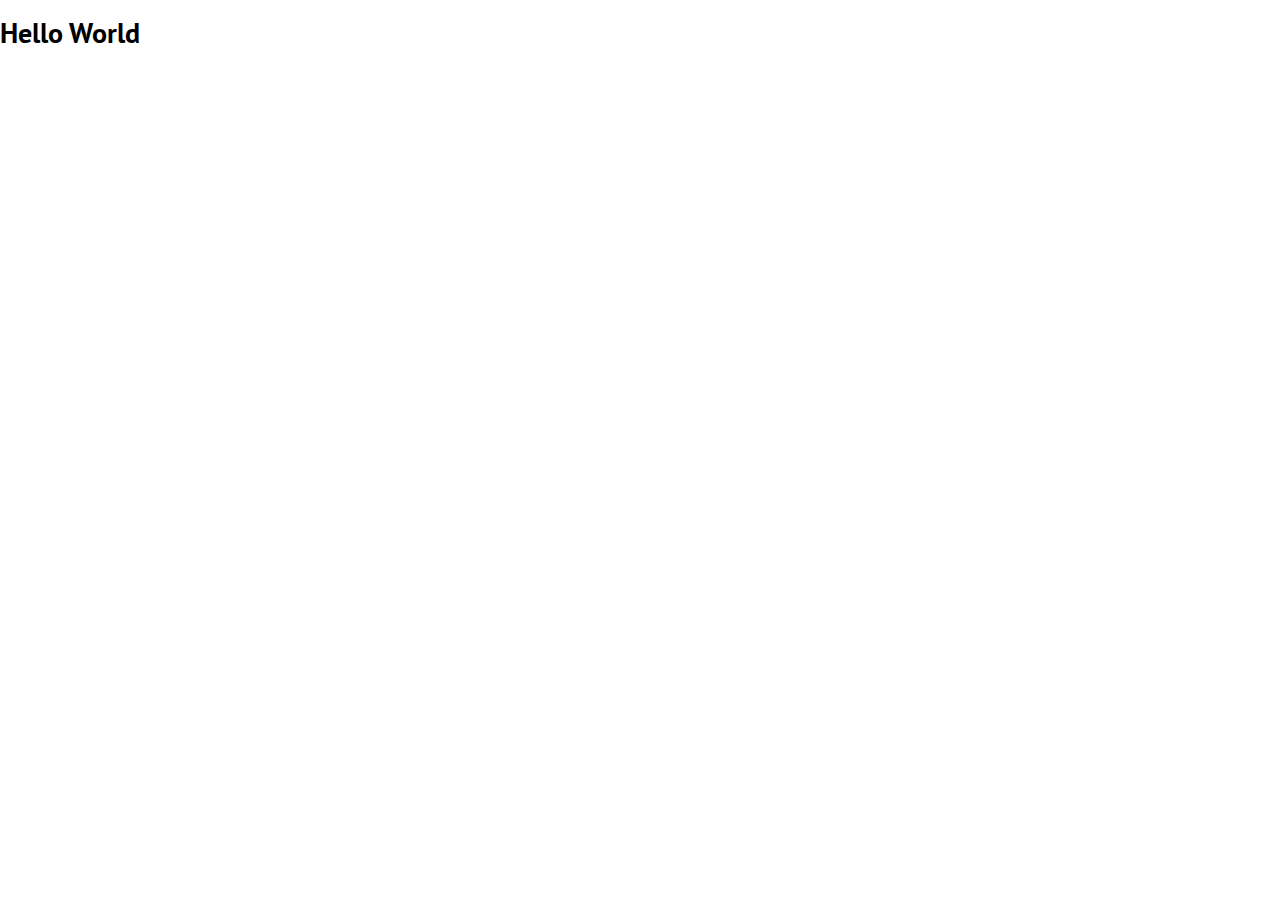
==== index.html @ 09790871 "first commit" ====
<!DOCTYPE html>
<html lang="en">
<head>
  <meta charset="UTF-8">
  <meta name="viewport" content="width=device-width, initial-scale=1.0">
  <meta http-equiv="X-UA-Compatible" content="ie=edge">
  <link href="https://fonts.googleapis.com/css?family=PT+Sans:400,700&display=swap" rel="stylesheet">
  <link rel="stylesheet" href="css/style.css">
  <title>MailGenius</title>
</head>
<body>
  <h1>Hello World</h1>
</body>
</html>
---- css/style.css ----
body {
  font: 400 14px/1 'PT Sans', sans-serif;
  margin: 0;
}
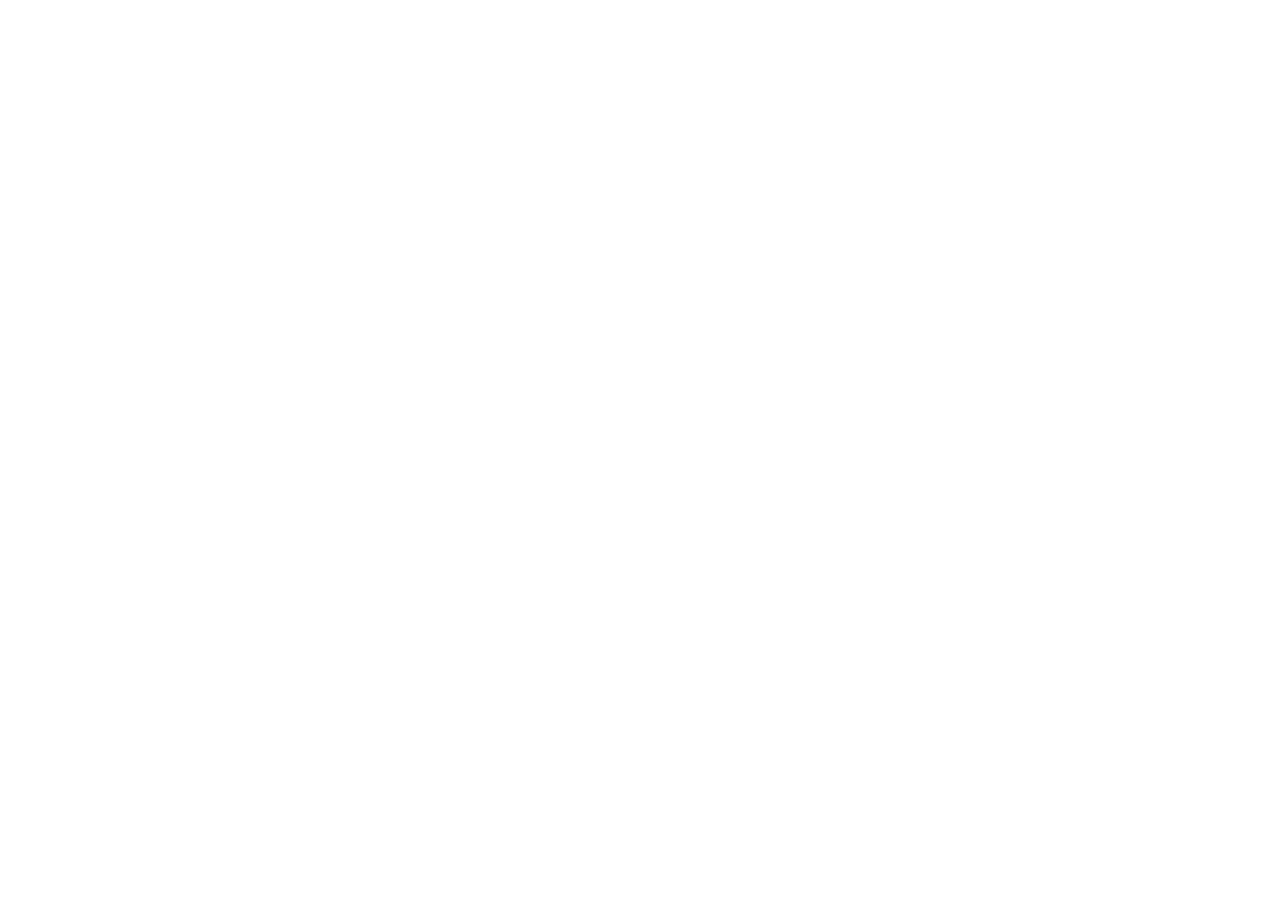
==== commit c11e6d65: "reset style" ====
--- a/index.html
+++ b/index.html
@@ -9,6 +9,12 @@
   <title>MailGenius</title>
 </head>
 <body>
-  <h1>Hello World</h1>
+
+<header class="header">
+  <div class="container">
+    
+  </div>
+</header>
+
 </body>
 </html>--- a/css/style.css
+++ b/css/style.css
@@ -1,4 +1,12 @@
+*{
+  box-sizing: border-box;
+}
 body {
   font: 400 14px/1 'PT Sans', sans-serif;
   margin: 0;
+}
+.container{
+  max-width: 1114px;
+  padding: 0 15px;
+  margin: 0 auto;
 }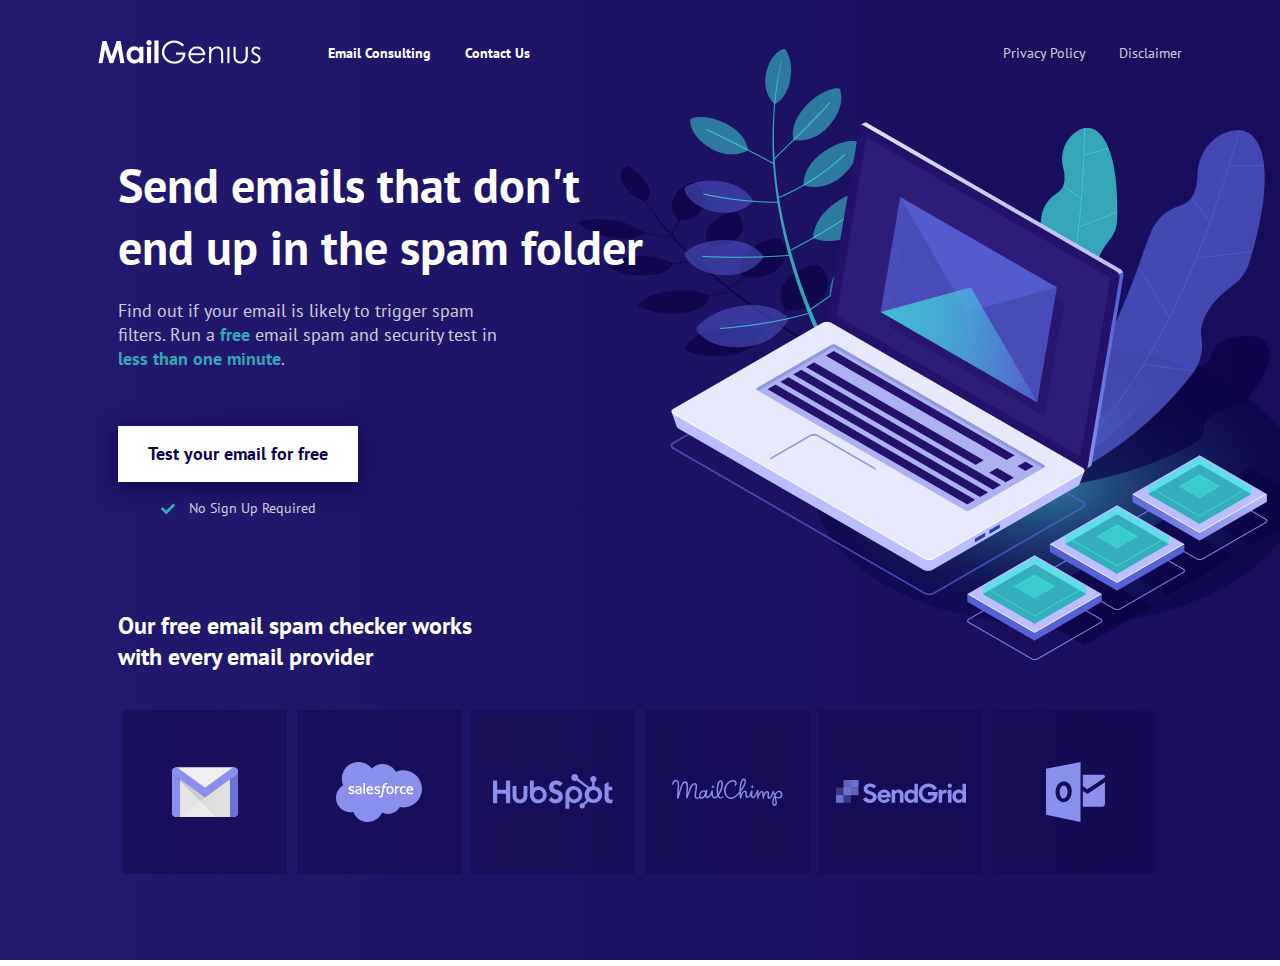
==== commit 4cd5f93d: "p1" ====
--- a/index.html
+++ b/index.html
@@ -11,10 +11,72 @@
 <body>
 
 <header class="header">
-  <div class="container">
-    
+  <div class="container d-flex align-items-center">
+    <a href="#" class="logo"><img src="/img/MailGenius-logo.png" alt=""></a>
+    <nav class="main-heaader-nav">
+      <a href="#">Email Consulting</a>
+      <a href="#">Contact Us</a>
+    </nav>
+    <nav class="info-header-nav">
+      <a href="#">Privacy Policy</a>
+      <a href="#">Disclaimer</a>
+    </nav>
   </div>
+  <!-- /.container -->
 </header>
+<!-- /.header -->
+<main class="main">
+  <section class="inner d-flex align-items-center">
+    <div class="container">
+      <div class="inner-call-to-action">
+        <h1 class="call-to-aaction-title">Send emails that don't end up in the spam folder</h1>
+        <p class="call-to-action-text">Find out if your email is likely to trigger spam filters. Run a <span>free</span> email spam and security test in <span>less than one minute</span>.</p>
+        <div class="test-your-email">
+          <!-- <a class="call-to-action-btn btn" href="#">Test your email for  free </a> -->
+          <button class="call-to-action-btn btn">
+            Test your email for  free
+          </button>
+          <div class="email-not-required d-flex align-items-center justify-content-center">
+            <svg width="14" height="14" viewBox="0 0 14 14" fill="none" xmlns="http://www.w3.org/2000/svg">
+              <g clip-path="url(#clip0)">
+              <path d="M4.75526 12.0149L0.205261 7.46494C-0.0680947 7.19159 -0.0680947 6.74837 0.205261 6.47499L1.19519 5.48504C1.46854 5.21166 1.91178 5.21166 2.18514 5.48504L5.25024 8.55011L11.8153 1.98505C12.0887 1.71169 12.5319 1.71169 12.8053 1.98505L13.7952 2.975C14.0686 3.24835 14.0686 3.69157 13.7952 3.96495L5.74521 12.015C5.47183 12.2883 5.02862 12.2883 4.75526 12.0149Z" fill="#36A7B9"/>
+              </g>
+            </svg>
+            <span>
+              No Sign Up Required
+            </span>
+          </div>
+        </div>
+      </div>
+      <div class="advantages">
+        <p class="advantages-text">
+          Our free email spam checker works with every email provider
+        </p>
+      </div>
+      <div class="inner-servises-list d-flex justify-content-space-between ">
+        <div class="inner-servises-list__item d-flex justify-content-center align-items-center">
+          <img src="img/gmail-icon.svg" alt="">
+        </div>
+        <div class="inner-servises-list__item d-flex justify-content-center align-items-center">
+          <img src="img/salesforce.svg" alt="">
+        </div>
+        <div class="inner-servises-list__item d-flex justify-content-center align-items-center">
+          <img src="img/hubspot.svg" alt="">
+        </div>
+        <div class="inner-servises-list__item d-flex justify-content-center align-items-center">
+          <img src="img/mail-climp.svg" alt="">
+        </div>
+        <div class="inner-servises-list__item d-flex justify-content-center align-items-center">
+          <img src="img/sendgrid.svg" alt="">
+        </div>
+        <div class="inner-servises-list__item d-flex justify-content-center align-items-center">
+          <img src="img/outlook.svg" alt="">
+        </div>
+      </div>
+    </div>
+  </section>
+</main>
+<!-- /.main -->
 
 </body>
 </html>--- a/css/style.css
+++ b/css/style.css
@@ -1,12 +1,179 @@
-*{
+* {
   box-sizing: border-box;
 }
 body {
-  font: 400 14px/1 'PT Sans', sans-serif;
+  font: 400 14px/1 "PT Sans", sans-serif;
   margin: 0;
 }
-.container{
+
+a {
+  text-decoration: none;
+  color: inherit;
+}
+p,h1,h2,h3,h4,h5,h6{
+  margin: 0;
+}
+
+button{
+  border: none;
+  background-color: transparent;
+  cursor: pointer;
+  padding: 0;
+}
+
+.container {
   max-width: 1114px;
   padding: 0 15px;
   margin: 0 auto;
+}
+
+.d-flex {
+  display: flex;
+}
+
+.align-items-center {
+  align-items: center;
+}
+
+.justify-content-center{
+  justify-content: center;
+}
+
+.justify-content-space-between{
+justify-content: space-between;
+}
+
+.btn {
+  font-weight: 700;
+  font-size: 18px;
+  line-height: 1.33;
+  color: #0f064c;
+  padding: 16px 30px;
+  background-color: #fff;
+  font-family: PT Sans;
+  box-shadow: 0px 4px 20px #0F064C;
+}
+
+.header {
+  padding: 40px 0;
+  position: absolute;
+  top: 0;
+  left: 0;
+  width: 100%;
+}
+
+.main-heaader-nav {
+  color: #fff;
+  font-weight: bold;
+  margin-left: 66px;
+}
+
+.main-heaader-nav a + a,
+.info-header-nav a + a {
+  margin-left: 30px;
+}
+
+.info-header-nav {
+  color: rgba(255, 255, 255, 0.8);
+  margin-left: auto;
+}
+
+.inner {
+  height: 100vh;
+  min-height: 960px;
+  background: linear-gradient(89.85deg, #23196f 0.13%, #180d5b 99.88%);
+  padding-top: 106px;
+}
+
+.inner-call-to-action {
+  max-width: 545px;
+  position: relative;
+}
+
+.inner-call-to-action::after{
+  content: "";
+  width: 738px;
+  height: 611px;
+  background: url(/img/inner-bg.png);
+  background-repeat: no-repeat;
+  position: absolute;
+  right: -120%;
+  top: -106px;
+  z-index: 1;
+
+}
+
+.call-to-aaction-title {
+  font-weight: bold;
+  font-size: 48px;
+  line-height: 1.29;
+  color: #fff;
+  margin-top: 55px;
+  position: relative;
+  z-index: 2;
+}
+
+.call-to-action-text {
+  margin-top: 20px;
+  max-width: 400px;
+  font-size: 18px;
+  line-height: 1.33;
+  color: rgba(255, 255, 255, 0.8);
+  margin-bottom: 55px;
+}
+
+.call-to-action-text span {
+  color: #36a7b9;
+  font-weight: 700;
+}
+
+.test-your-email{
+  display: inline-block;
+}
+
+.email-not-required{
+  margin-top: 15px;
+  color: rgba(255, 255, 255, 0.8);
+  line-height: 1.71;
+}
+
+.email-not-required span{
+  margin-left: 14px;
+}
+
+.advantages {
+  max-width: 370px;
+  margin-top: 90px;
+}
+
+.advantages-text {
+  font-weight: 700;
+  font-size: 24px;
+  line-height: 1.29;
+  color: #fff;
+  }
+
+.inner-servises-list{
+  margin-top: 32px;
+  padding-bottom: 87px;
+  flex-wrap: wrap;
+}
+
+.inner-servises-list__item{
+  height: 164px;
+  width: 164px;
+  background-color: rgba(15, 6, 76, 0.45);
+  cursor: pointer;
+  transition: all 0.5s;
+}
+
+.inner-servises-list__item{
+  margin: 5px;
+}
+
+.inner-servises-list__item:hover{
+  background-color: #fff;
+}
+.inner-servises-list__item img:hover{
+  fill:#000;
 }